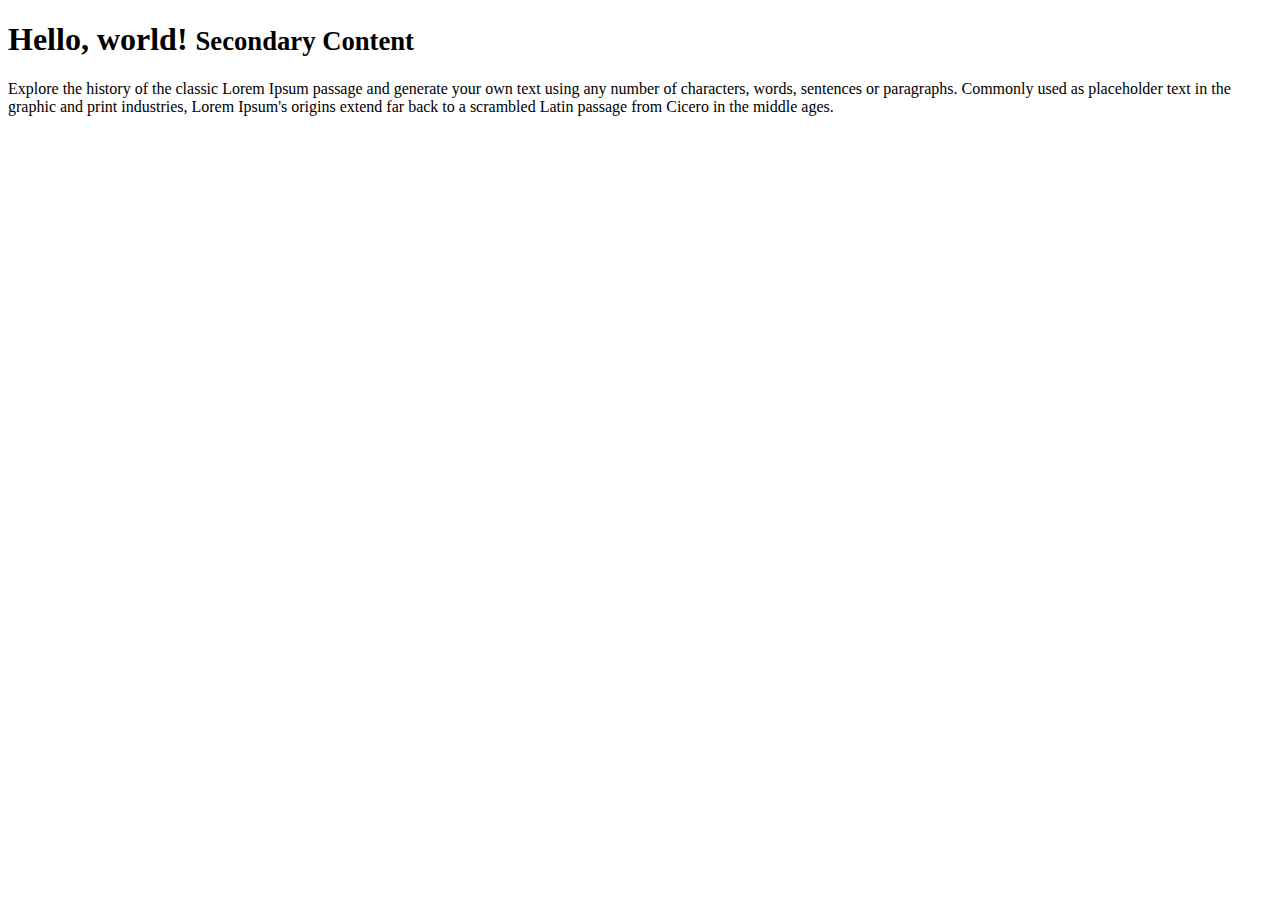
==== index.html @ 52ed9cce "first commit" ====
<!doctype html>
<html lang="en">

<head>
    <!-- Required meta tags -->
    <meta charset="utf-8">
    <meta name="viewport" content="width=device-width, initial-scale=1, shrink-to-fit=no">

    <!-- Bootstrap CSS -->
    <link rel="stylesheet" href="css/bootstrap.min.css">

    <title>Bootstrap Cheat Sheet</title>
</head>

<body>
    <div class="container">
        <h1 class="page-header">Hello, world!
            <small>Secondary Content</small>
        </h1>
        <p>Explore the history of the classic Lorem Ipsum passage and generate your own text using any number of characters,
            words, sentences or paragraphs. Commonly used as placeholder text in the graphic and print industries, Lorem
            Ipsum's origins extend far back to a scrambled Latin passage from Cicero in the middle ages.</p>
    </div>
















    <!-- Optional JavaScript -->
    <!-- jQuery first, then Popper.js, then Bootstrap JS -->
    <script src="https://code.jquery.com/jquery-3.2.1.slim.min.js" integrity="sha384-KJ3o2DKtIkvYIK3UENzmM7KCkRr/rE9/Qpg6aAZGJwFDMVNA/GpGFF93hXpG5KkN"
        crossorigin="anonymous"></script>
    <script src="https://cdnjs.cloudflare.com/ajax/libs/popper.js/1.12.9/umd/popper.min.js" integrity="sha384-ApNbgh9B+Y1QKtv3Rn7W3mgPxhU9K/ScQsAP7hUibX39j7fakFPskvXusvfa0b4Q"
        crossorigin="anonymous"></script>
    <script src="js/bootstrap.min.js"></script>
</body>

</html>
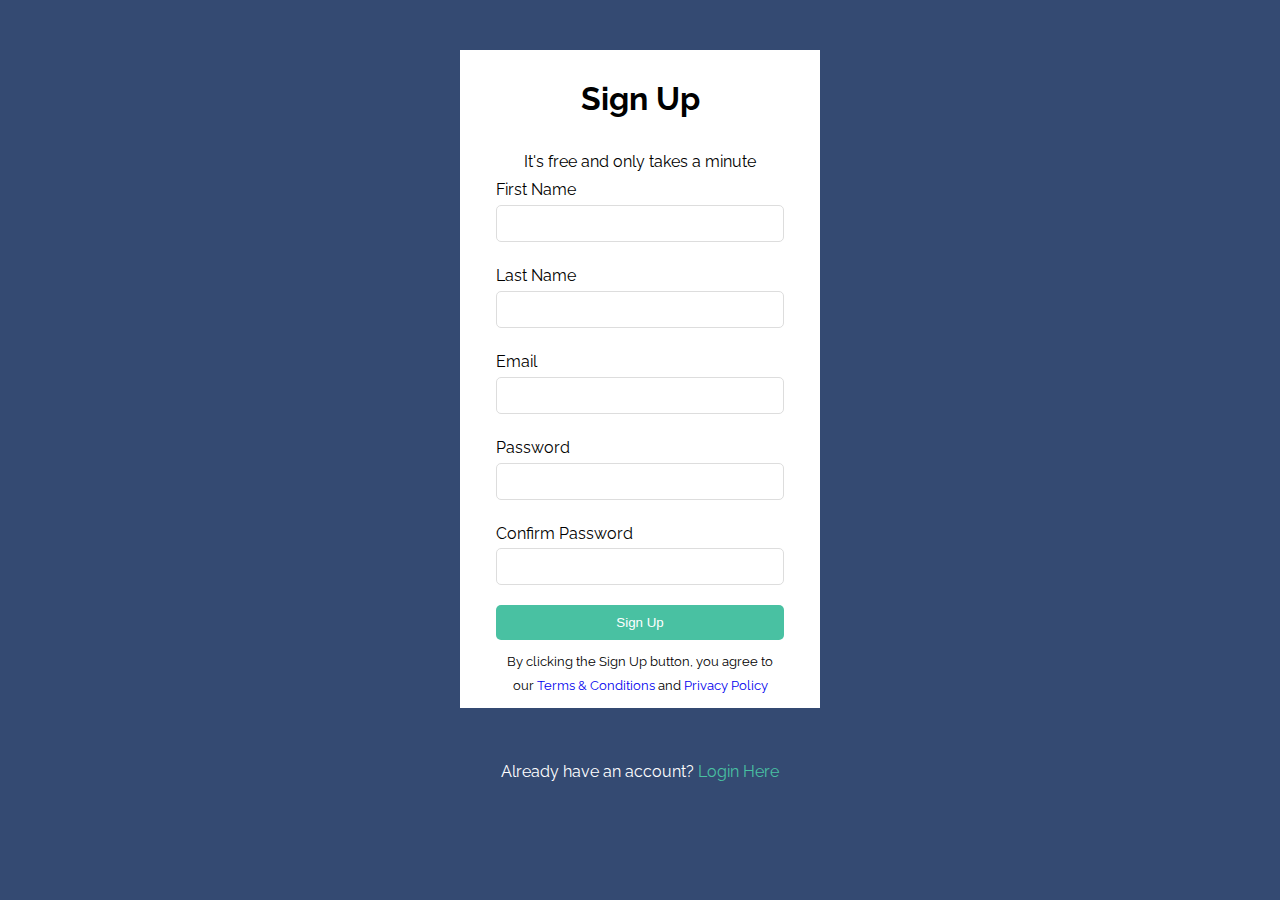
==== commit d5b863ba: "form styling" ====
--- a/index.html
+++ b/index.html
@@ -1,49 +1,180 @@
-<!doctype html>
+<!DOCTYPE html>
 <html lang="en">
 
 <head>
-    <!-- Required meta tags -->
-    <meta charset="utf-8">
-    <meta name="viewport" content="width=device-width, initial-scale=1, shrink-to-fit=no">
+  <meta charset="UTF-8" />
+  <meta name="viewport" content="width=device-width, initial-scale=1.0" />
+  <meta http-equiv="X-UA-Compatible" content="ie=edge" />
+  <title>Form Styling</title>
+  <link href="https://fonts.googleapis.com/css?family=Raleway" rel="stylesheet" />
+  <style>
+    * {
+      /* 
+        -May want to add "border-box for "box-sizing so padding does not affect width
+        -Reset margin and padding 
+       */
+      box-sizing: border-box;
+      margin: 0px;
+      padding: 0px;
+    }
 
-    <!-- Bootstrap CSS -->
-    <link rel="stylesheet" href="css/bootstrap.min.css">
+    body {
+      font-family: 'Raleway', sans-erif;
+      background: #344a72;
+      line-height: 1.8;
+    }
 
-    <title>Bootstrap Cheat Sheet</title>
+    a {
+      /* 
+        Underlined links are ugly :)
+       */
+      text-decoration: none;
+    }
+
+    #container {
+      /* 
+        -Remember, margin: auto on left and right will center a block element 
+        -I would also set a "max-width" for responsiveness
+        -May want to add some padding
+        */
+      max-width: 400px;
+      padding: 20px;
+      margin: 30px auto;
+    }
+
+    .form-wrap {
+      /* 
+          This is the white area around the form and heading, etc
+        */
+      background: white;
+    }
+
+    .form-wrap h1,
+    .form-wrap p {
+      /* 
+          May want to center these
+        */
+      padding-top: 20px;
+      text-align: center;
+
+    }
+
+    .form-wrap .form-group {
+      /* 
+          Each label, input is wrapped in .form-group
+        */
+      width: 80%;
+      margin: auto;
+      margin-bottom: 20px;
+    }
+
+    .form-wrap .form-group label {
+      /* 
+          Label should be turned into a block element
+        */
+      display: block;
+
+    }
+
+    .form-wrap .form-group input {
+      /* 
+          Inputs should reach accross the .form-wrap 100% and have some padding
+        */
+      width: 100%;
+      padding: 10px;
+      border: #ddd 1px solid;
+      border-radius: 5px;
+    }
+
+    .form-wrap button {
+      /* 
+          Button should wrap accross 100% and display as block
+          Background color for button is #49c1a2
+        */
+      width: 80%;
+      margin: auto;
+      display: block;
+      background: #49c1a2;
+      border: none;
+      border-radius: 5px;
+      padding: 10px 20px;
+      color: white;
+      cursor: pointer;
+    }
+
+    .form-wrap button:hover {
+      /* 
+          Hover background color for button is #37a08e
+        */
+      background: #37a08e;
+    }
+
+    .form-wrap .bottom-text {
+      /* 
+          Bottom text is smaller
+        */
+      font-size: smaller;
+      padding: 10px 40px;
+      margin-bottom: 50px;
+    }
+
+    footer {
+      /* 
+        Should be centered
+       */
+      color: white;
+      text-align: center;
+    }
+
+    footer a {
+      /* 
+          Footer link color is #49c1a2
+        */
+      color: #49c1a2;
+    }
+  </style>
 </head>
 
 <body>
-    <div class="container">
-        <h1 class="page-header">Hello, world!
-            <small>Secondary Content</small>
-        </h1>
-        <p>Explore the history of the classic Lorem Ipsum passage and generate your own text using any number of characters,
-            words, sentences or paragraphs. Commonly used as placeholder text in the graphic and print industries, Lorem
-            Ipsum's origins extend far back to a scrambled Latin passage from Cicero in the middle ages.</p>
+  <div id="container">
+    <div class="form-wrap">
+      <h1>Sign Up</h1>
+      <p>It's free and only takes a minute</p>
+      <form>
+        <div class="form-group">
+          <label for="first-name">First Name</label>
+          <input type="text" name="firstName" id="first-name" />
+        </div>
+        <div class="form-group">
+          <label for="last-name">Last Name</label>
+          <input type="text" name="lastName" id="last-name" />
+        </div>
+        <div class="form-group">
+          <label for="email">Email</label>
+          <input type="email" name="email" id="email" />
+        </div>
+        <div class="form-group">
+          <label for="password">Password</label>
+          <input type="password" name="password" id="password" />
+        </div>
+        <div class="form-group">
+          <label for="password2">Confirm Password</label>
+          <input type="password" name="pasword2" id="password2" />
+        </div>
+        <button type="submit" class="btn">Sign Up</button>
+        <p class="bottom-text">
+          By clicking the Sign Up button, you agree to our
+          <a href="#">Terms & Conditions</a> and
+          <a href="#">Privacy Policy</a>
+        </p>
+      </form>
     </div>
-
-
-
-
-
-
-
-
-
-
-
-
-
-
-
-
-    <!-- Optional JavaScript -->
-    <!-- jQuery first, then Popper.js, then Bootstrap JS -->
-    <script src="https://code.jquery.com/jquery-3.2.1.slim.min.js" integrity="sha384-KJ3o2DKtIkvYIK3UENzmM7KCkRr/rE9/Qpg6aAZGJwFDMVNA/GpGFF93hXpG5KkN"
-        crossorigin="anonymous"></script>
-    <script src="https://cdnjs.cloudflare.com/ajax/libs/popper.js/1.12.9/umd/popper.min.js" integrity="sha384-ApNbgh9B+Y1QKtv3Rn7W3mgPxhU9K/ScQsAP7hUibX39j7fakFPskvXusvfa0b4Q"
-        crossorigin="anonymous"></script>
-    <script src="js/bootstrap.min.js"></script>
+    <footer>
+      <p>Already have an account?
+        <a href="#">Login Here</a>
+      </p>
+    </footer>
+  </div>
 </body>
 
-</html>+</html>
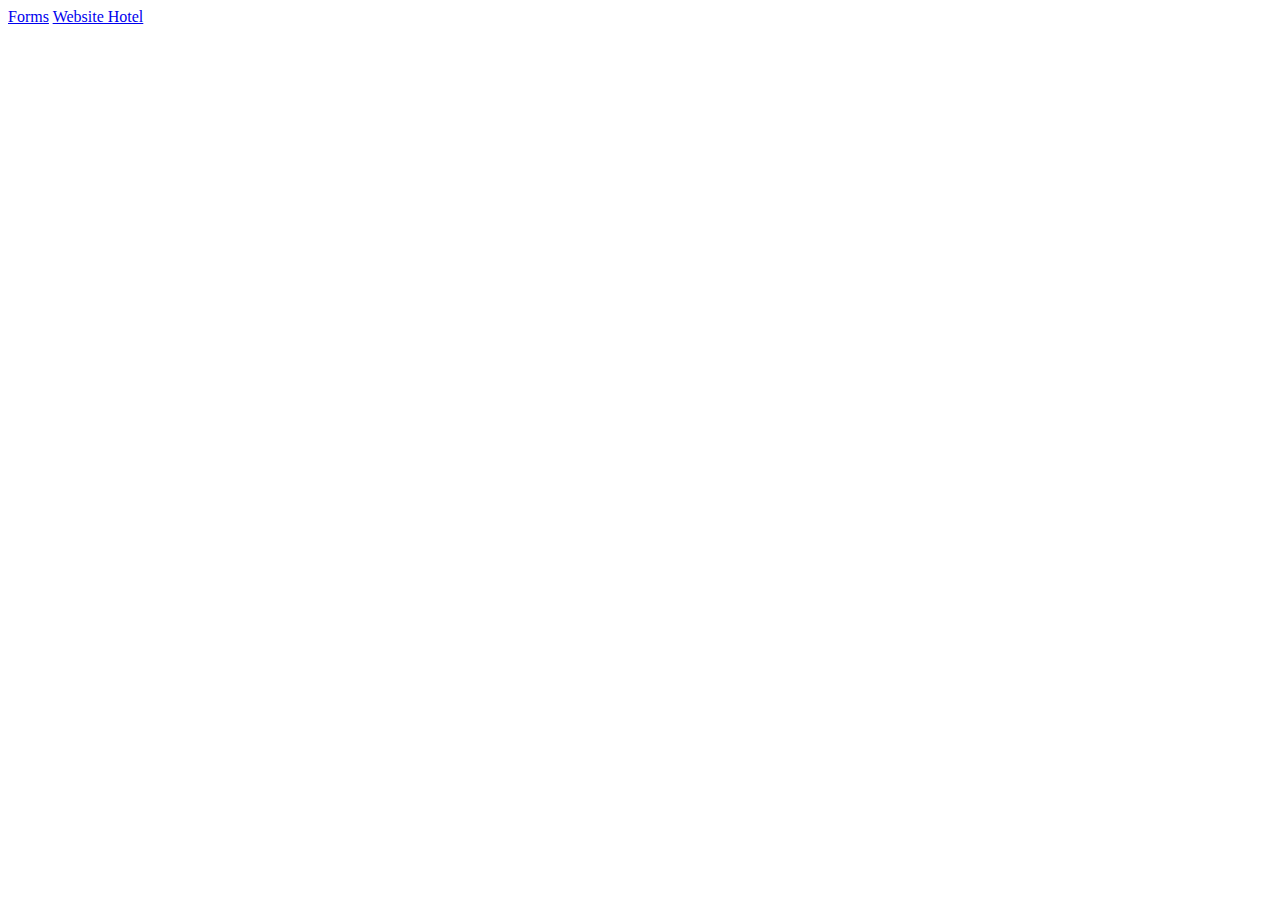
==== commit ec3a98ba: "Update index.html" ====
--- a/index.html
+++ b/index.html
@@ -7,173 +7,13 @@
   <meta http-equiv="X-UA-Compatible" content="ie=edge" />
   <title>Form Styling</title>
   <link href="https://fonts.googleapis.com/css?family=Raleway" rel="stylesheet" />
-  <style>
-    * {
-      /* 
-        -May want to add "border-box for "box-sizing so padding does not affect width
-        -Reset margin and padding 
-       */
-      box-sizing: border-box;
-      margin: 0px;
-      padding: 0px;
-    }
-
-    body {
-      font-family: 'Raleway', sans-erif;
-      background: #344a72;
-      line-height: 1.8;
-    }
-
-    a {
-      /* 
-        Underlined links are ugly :)
-       */
-      text-decoration: none;
-    }
-
-    #container {
-      /* 
-        -Remember, margin: auto on left and right will center a block element 
-        -I would also set a "max-width" for responsiveness
-        -May want to add some padding
-        */
-      max-width: 400px;
-      padding: 20px;
-      margin: 30px auto;
-    }
-
-    .form-wrap {
-      /* 
-          This is the white area around the form and heading, etc
-        */
-      background: white;
-    }
-
-    .form-wrap h1,
-    .form-wrap p {
-      /* 
-          May want to center these
-        */
-      padding-top: 20px;
-      text-align: center;
-
-    }
-
-    .form-wrap .form-group {
-      /* 
-          Each label, input is wrapped in .form-group
-        */
-      width: 80%;
-      margin: auto;
-      margin-bottom: 20px;
-    }
-
-    .form-wrap .form-group label {
-      /* 
-          Label should be turned into a block element
-        */
-      display: block;
-
-    }
-
-    .form-wrap .form-group input {
-      /* 
-          Inputs should reach accross the .form-wrap 100% and have some padding
-        */
-      width: 100%;
-      padding: 10px;
-      border: #ddd 1px solid;
-      border-radius: 5px;
-    }
-
-    .form-wrap button {
-      /* 
-          Button should wrap accross 100% and display as block
-          Background color for button is #49c1a2
-        */
-      width: 80%;
-      margin: auto;
-      display: block;
-      background: #49c1a2;
-      border: none;
-      border-radius: 5px;
-      padding: 10px 20px;
-      color: white;
-      cursor: pointer;
-    }
-
-    .form-wrap button:hover {
-      /* 
-          Hover background color for button is #37a08e
-        */
-      background: #37a08e;
-    }
-
-    .form-wrap .bottom-text {
-      /* 
-          Bottom text is smaller
-        */
-      font-size: smaller;
-      padding: 10px 40px;
-      margin-bottom: 50px;
-    }
-
-    footer {
-      /* 
-        Should be centered
-       */
-      color: white;
-      text-align: center;
-    }
-
-    footer a {
-      /* 
-          Footer link color is #49c1a2
-        */
-      color: #49c1a2;
-    }
-  </style>
+  
 </head>
 
 <body>
   <div id="container">
-    <div class="form-wrap">
-      <h1>Sign Up</h1>
-      <p>It's free and only takes a minute</p>
-      <form>
-        <div class="form-group">
-          <label for="first-name">First Name</label>
-          <input type="text" name="firstName" id="first-name" />
-        </div>
-        <div class="form-group">
-          <label for="last-name">Last Name</label>
-          <input type="text" name="lastName" id="last-name" />
-        </div>
-        <div class="form-group">
-          <label for="email">Email</label>
-          <input type="email" name="email" id="email" />
-        </div>
-        <div class="form-group">
-          <label for="password">Password</label>
-          <input type="password" name="password" id="password" />
-        </div>
-        <div class="form-group">
-          <label for="password2">Confirm Password</label>
-          <input type="password" name="pasword2" id="password2" />
-        </div>
-        <button type="submit" class="btn">Sign Up</button>
-        <p class="bottom-text">
-          By clicking the Sign Up button, you agree to our
-          <a href="#">Terms & Conditions</a> and
-          <a href="#">Privacy Policy</a>
-        </p>
-      </form>
-    </div>
-    <footer>
-      <p>Already have an account?
-        <a href="#">Login Here</a>
-      </p>
-    </footer>
+    <a href="./forms/index.html">Forms</a>
+    <a href="./websites/hotel/index.html">Website Hotel</a>
   </div>
 </body>
 
